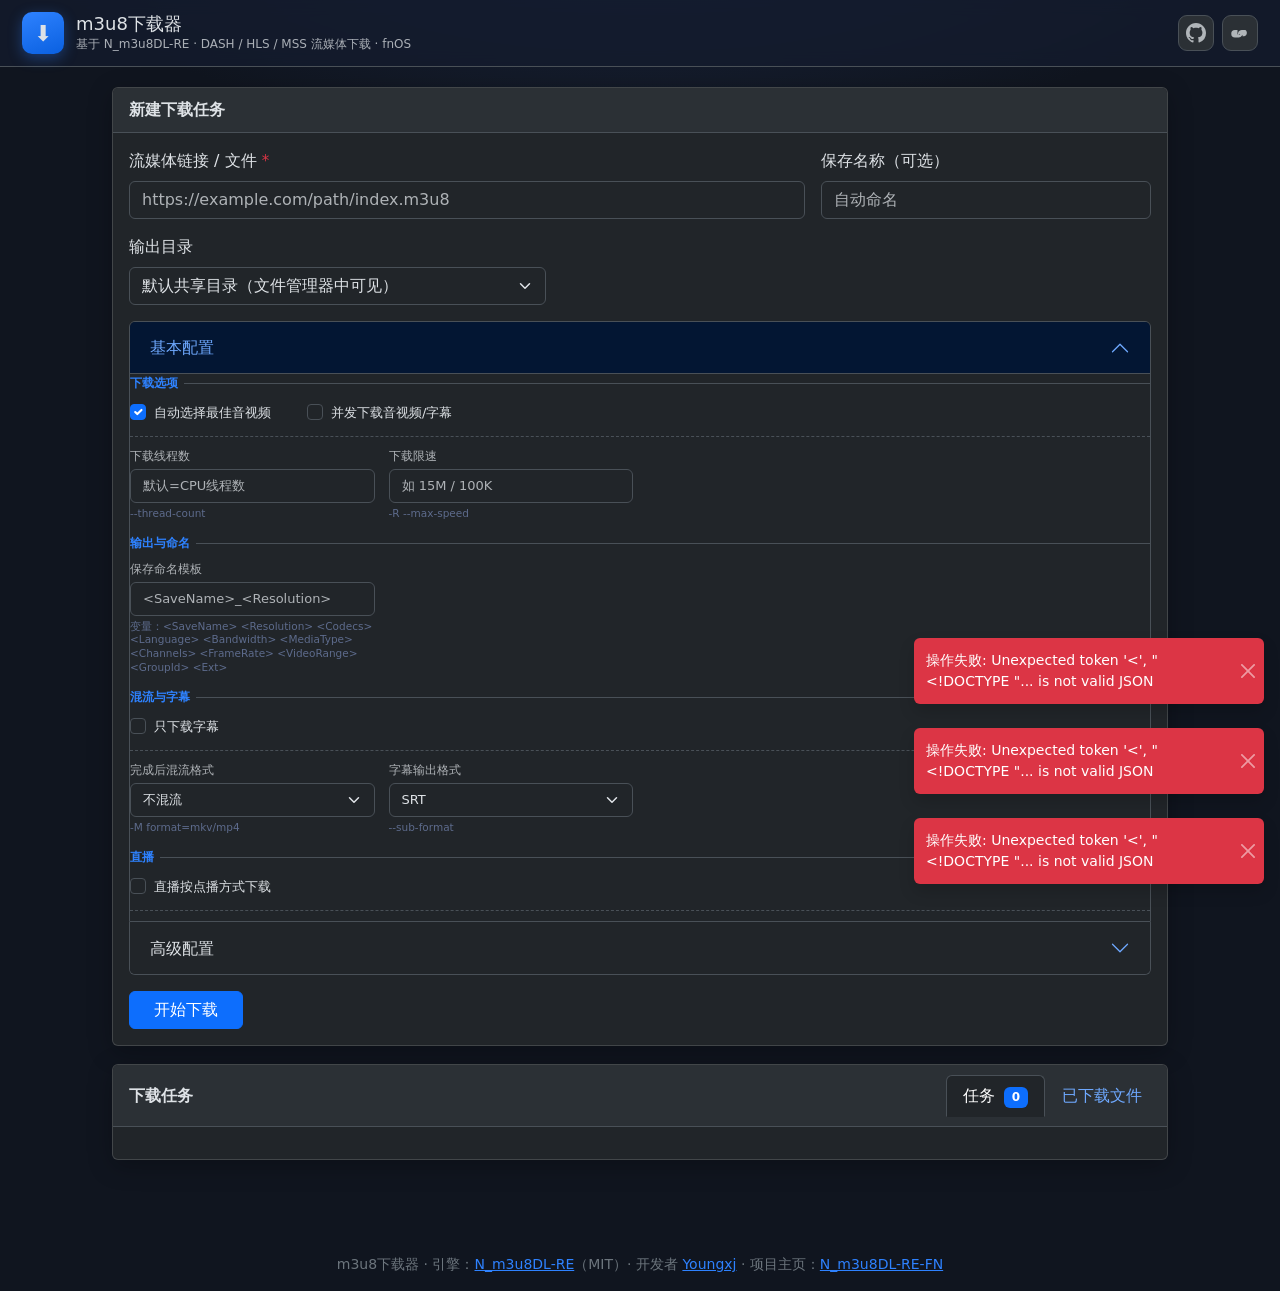
==== m3u8_down/app/www/index.html @ 89eb2734 "包名改为 m3u8_down + UI 多项优化 - appname: n_m3u8dl_re → m3u8_down（目录/manifest/入口/构建/文档全量更新） - 头部：GitHub 图标" ====
<!DOCTYPE html>
<html lang="zh-CN" data-bs-theme="dark">
<head>
  <meta charset="UTF-8" />
  <meta name="viewport" content="width=device-width, initial-scale=1.0" />
  <title>m3u8下载器</title>
  <link rel="stylesheet" href="vendor/bootstrap.min.css?v=1" />
  <link rel="stylesheet" href="style.css?v=9" />
</head>
<body>
  <!-- 顶栏 -->
  <header class="topbar border-bottom">
    <div class="brand">
      <span class="logo">⬇</span>
      <div class="brand-text">
        <h1 class="mb-0">m3u8下载器</h1>
        <p class="sub mb-0">基于 N_m3u8DL-RE · DASH / HLS / MSS 流媒体下载 · fnOS</p>
      </div>
    </div>
    <div class="d-flex align-items-center gap-2">
      <a class="icon-btn" href="https://github.com/Youngxj/N_m3u8DL-RE-FN" target="_blank" rel="noopener" title="项目主页（GitHub）">
        <svg viewBox="0 0 16 16" width="20" height="20" fill="currentColor" aria-hidden="true">
          <path d="M8 0C3.58 0 0 3.58 0 8c0 3.54 2.29 6.53 5.47 7.59.4.07.55-.17.55-.38 0-.19-.01-.82-.01-1.49-2.01.37-2.53-.49-2.69-.94-.09-.23-.48-.94-.82-1.13-.28-.15-.68-.52-.01-.53.63-.01 1.08.58 1.23.82.72 1.21 1.87.87 2.33.66.07-.52.28-.87.51-1.07-1.78-.2-3.64-.89-3.64-3.95 0-.87.31-1.59.82-2.15-.08-.2-.36-1.02.08-2.12 0 0 .67-.21 2.2.82.64-.18 1.32-.27 2-.27s1.36.09 2 .27c1.53-1.04 2.2-.82 2.2-.82.44 1.1.16 1.92.08 2.12.51.56.82 1.27.82 2.15 0 3.07-1.87 3.75-3.65 3.95.29.25.54.73.54 1.48 0 1.07-.01 1.93-.01 2.2 0 .21.15.46.55.38A8.01 8.01 0 0 0 16 8c0-4.42-3.58-8-8-8z"/>
        </svg>
      </a>
      <button class="icon-btn" id="btn-app-path" type="button" title="应用访问路径">
        <svg viewBox="0 0 16 16" width="20" height="20" fill="currentColor" aria-hidden="true">
          <path d="M6.354 5.5H4a3 3 0 0 0 0 6h3a3 3 0 0 0 2.83-4H9c-.086 0-.17.01-.25.03a2 2 0 0 1-2.24 1.97A2 2 0 0 1 6 7.5V5.5zm1 1V7.5a2 2 0 0 0 2 2h.75a2 2 0 0 0 2-2H10a1 1 0 0 1-1-1V6.5H7.354zm5-1h-3a3 3 0 0 0-2.83 4H7c.086 0 .17-.01.25-.03a2 2 0 0 1 2.24-1.97A2 2 0 0 1 10 8.5v2h1.354A3 3 0 0 0 13.5 7.5a3 3 0 0 0-1.146-2z"/>
        </svg>
      </button>
    </div>
  </header>

  <main class="container main-wrap">
    <!-- 新建任务 -->
    <section class="card app-card">
      <div class="card-header fw-semibold">新建下载任务</div>
      <div class="card-body">
        <form id="task-form">
          <div class="row g-3 mb-3">
            <div class="col-12 col-lg-8">
              <label class="form-label" for="f-url">流媒体链接 / 文件 <span class="text-danger req">*</span></label>
              <input type="url" class="form-control" id="f-url" placeholder="https://example.com/path/index.m3u8" required />
            </div>
            <div class="col-12 col-lg-4">
              <label class="form-label" for="f-name">保存名称（可选）</label>
              <input type="text" class="form-control" id="f-name" placeholder="自动命名" />
            </div>
          </div>

          <div class="row g-3 mb-3">
            <div class="col-12 col-lg-5">
              <label class="form-label" for="f-dir">输出目录</label>
              <select class="form-select" id="f-dir">
                <option value="default">默认共享目录（文件管理器中可见）</option>
                <option value="custom">自定义目录（浏览选择 / 手动输入）</option>
              </select>
            </div>
            <div class="col-12 col-lg-7 custom-dir d-none">
              <label class="form-label" for="f-custom-dir">自定义目录路径 <span class="text-danger req">*</span></label>
              <div class="input-group">
                <input type="text" class="form-control" id="f-custom-dir" placeholder="/vol1/Users/admin/Downloads" />
                <button type="button" class="btn btn-outline-primary" id="btn-browse">浏览…</button>
              </div>
            </div>
          </div>

          <div class="accordion mb-3" id="cfg-accordion">
            <div class="accordion-item">
              <h2 class="accordion-header">
                <button class="accordion-button" type="button" data-bs-toggle="collapse" data-bs-target="#cfg-basic" aria-expanded="true">
                  基本配置
                </button>
              </h2>
              <div id="cfg-basic" class="accordion-collapse collapse show" data-bs-parent="#cfg-accordion">
                <div class="accordion-body"></div>
              </div>
            </div>
            <div class="accordion-item">
              <h2 class="accordion-header">
                <button class="accordion-button collapsed" type="button" data-bs-toggle="collapse" data-bs-target="#cfg-advanced" aria-expanded="false">
                  高级配置
                </button>
              </h2>
              <div id="cfg-advanced" class="accordion-collapse collapse" data-bs-parent="#cfg-accordion">
                <div class="accordion-body"></div>
              </div>
            </div>
          </div>

          <div class="d-flex align-items-center gap-3 flex-wrap">
            <button type="submit" class="btn btn-primary px-4" id="btn-submit">开始下载</button>
            <span id="form-msg" class="text-danger small"></span>
          </div>
        </form>
      </div>
    </section>

    <!-- 任务 / 文件 -->
    <section class="card app-card">
      <div class="card-header d-flex align-items-center justify-content-between flex-wrap gap-2">
        <span class="fw-semibold">下载任务</span>
        <ul class="nav nav-tabs card-header-tabs mb-0">
          <li class="nav-item">
            <button class="nav-link active" data-tab="tasks" type="button">任务 <span id="task-count" class="badge text-bg-primary ms-1">0</span></button>
          </li>
          <li class="nav-item">
            <button class="nav-link" data-tab="files" type="button">已下载文件</button>
          </li>
        </ul>
      </div>
      <div class="card-body">
        <div id="tab-tasks">
          <div id="task-list" class="task-list"></div>
        </div>
        <div id="tab-files" class="d-none">
          <div id="file-list" class="file-list"></div>
        </div>
      </div>
    </section>
  </main>

  <footer class="foot text-center text-secondary small py-3 px-3">
    m3u8下载器 · 引擎：<a href="https://github.com/nilaoda/N_m3u8DL-RE" target="_blank" rel="noopener">N_m3u8DL-RE</a>（MIT）· 开发者 <a href="https://github.com/Youngxj" target="_blank" rel="noopener">Youngxj</a> · 项目主页：<a href="https://github.com/Youngxj/N_m3u8DL-RE-FN" target="_blank" rel="noopener">N_m3u8DL-RE-FN</a>
  </footer>

  <!-- 应用访问路径弹窗 -->
  <div class="modal fade" id="pathModal" tabindex="-1" aria-hidden="true">
    <div class="modal-dialog modal-dialog-centered">
      <div class="modal-content">
        <div class="modal-header">
          <h5 class="modal-title">应用访问路径</h5>
          <button type="button" class="btn-close" data-bs-dismiss="modal" aria-label="关闭"></button>
        </div>
        <div class="modal-body">
          <p class="small text-secondary mb-2">直接访问此路径可打开本应用（自动带 fnOS 登录校验）：</p>
          <div class="input-group">
            <input type="text" class="form-control font-monospace" id="app-path-value" readonly />
            <button class="btn btn-outline-primary" id="btn-copy-path" type="button">复制</button>
          </div>
        </div>
      </div>
    </div>
  </div>

  <!-- 确认弹窗 -->
  <div class="modal fade" id="confirmModal" tabindex="-1" aria-hidden="true">
    <div class="modal-dialog modal-dialog-centered modal-sm">
      <div class="modal-content">
        <div class="modal-header"><h5 class="modal-title">确认操作</h5></div>
        <div class="modal-body" id="confirm-text"></div>
        <div class="modal-footer">
          <button type="button" class="btn btn-outline-secondary" id="confirm-no" data-bs-dismiss="modal">取消</button>
          <button type="button" class="btn btn-danger" id="confirm-yes">确认</button>
        </div>
      </div>
    </div>
  </div>

  <!-- Toast 容器 -->
  <div class="toast-container position-fixed bottom-0 end-0 p-3" id="toast-box" style="z-index:2000"></div>

  <script src="vendor/bootstrap.bundle.min.js?v=1"></script>
  <script src="app.js?v=9"></script>
</body>
</html>
---- m3u8_down/app/www/style.css ----
/* m3u8下载器 — Bootstrap 5 暗色主题之上的自定义样式 */
:root {
  --brand-1: #2e82ff;
  --brand-2: #0a60e0;
  --accent: #2e82ff;
  --ok: #22c55e;
  --warn: #f59e0b;
  --err: #ef4444;
  --mono: "Cascadia Code", "Consolas", "JetBrains Mono", monospace;
}

body {
  background: radial-gradient(1200px 500px at 50% -10%, #1d2a47 0%, #10151f 55%);
  min-height: 100vh;
  color-scheme: dark;
}

/* 顶栏 */
.topbar {
  display: flex; align-items: center; justify-content: space-between;
  gap: 12px; flex-wrap: wrap;
  padding: 12px 22px;
  background: rgba(20, 27, 46, 0.78);
  backdrop-filter: blur(8px);
  position: sticky; top: 0; z-index: 10;
}
.brand { display: flex; align-items: center; gap: 12px; min-width: 0; }
.brand-text { min-width: 0; }
.logo {
  width: 42px; height: 42px; border-radius: 10px; flex: none;
  display: grid; place-items: center; font-size: 22px;
  background: linear-gradient(160deg, var(--brand-1), var(--brand-2));
  box-shadow: 0 4px 14px rgba(46, 130, 255, 0.35);
}
.brand h1 { font-size: 18px; white-space: nowrap; }
.brand .sub { font-size: 12px; color: var(--bs-secondary-color); white-space: nowrap; overflow: hidden; text-overflow: ellipsis; }
.pill {
  font-size: 12px; padding: 4px 10px; border-radius: 999px;
  background: var(--bs-tertiary-bg); border: 1px solid var(--bs-border-color);
  color: var(--bs-secondary-color); max-width: 360px;
  overflow: hidden; text-overflow: ellipsis; white-space: nowrap;
}
/* 头部图标按钮 */
.icon-btn {
  display: inline-flex; align-items: center; justify-content: center;
  width: 36px; height: 36px; border-radius: 9px;
  border: 1px solid var(--bs-border-color);
  background: var(--bs-tertiary-bg); color: var(--bs-secondary-color);
  cursor: pointer; transition: all .15s; text-decoration: none;
}
.icon-btn:hover { color: var(--accent); border-color: var(--accent); }
.req { font-size: 15px; line-height: 1; vertical-align: middle; }

/* 主体 */
.main-wrap { max-width: 1080px; padding-bottom: 60px; padding-top: 20px; }
.app-card { box-shadow: 0 6px 24px rgba(0, 0, 0, 0.25); margin-bottom: 18px; }
.app-card .card-header {
  background: var(--bs-tertiary-bg);
  border-bottom: 1px solid var(--bs-border-color);
  padding: 10px 16px;
}

/* 配置表单：分组 + 勾选行 + 字段网格 */
.cfg-group { margin-bottom: 14px; }
.cfg-group:last-child { margin-bottom: 0; }
.cfg-group-title {
  font-size: 12px; font-weight: 600; color: var(--accent);
  margin-bottom: 8px; display: flex; align-items: center; gap: 6px;
}
.cfg-group-title::after {
  content: ''; flex: 1; height: 1px; background: var(--bs-border-color);
}
.cfg-checks {
  display: flex; flex-wrap: wrap; align-items: center; gap: 6px 20px;
  padding-bottom: 10px; margin-bottom: 10px; border-bottom: 1px dashed var(--bs-border-color);
}
.cfg-check .form-check-input { cursor: pointer; }
.cfg-check .form-check-label { font-size: 13px; cursor: pointer; }
.cfg-grid { display: grid; grid-template-columns: repeat(auto-fill, minmax(240px, 1fr)); gap: 12px 14px; align-items: start; }
.cfg-field { display: flex; flex-direction: column; gap: 4px; font-size: 12px; color: var(--bs-secondary-color); min-width: 0; }
.cfg-field .form-control, .cfg-field .form-select { font-size: 13px; }
.cfg-field textarea { font-family: var(--mono); font-size: 12.5px; resize: vertical; }
.cfg-field .cfg-hint { font-size: 10.5px; color: #5d6b8c; line-height: 1.3; }
.cfg-full { grid-column: 1 / -1; }

/* 任务列表 */
.task-list { display: grid; gap: 12px; }
.task {
  background: var(--bs-tertiary-bg);
  border: 1px solid var(--bs-border-color);
  border-radius: 12px;
  padding: 13px 15px;
}
.task-head { display: flex; justify-content: space-between; align-items: flex-start; gap: 10px; flex-wrap: wrap; }
.task-head > div { min-width: 0; }
.task-title { font-weight: 600; font-size: 14.5px; word-break: break-all; }
.task-url { font-size: 12px; color: var(--bs-secondary-color); word-break: break-all; margin-top: 2px; }
.task-meta { display: flex; gap: 6px; align-items: center; flex-wrap: wrap; }
.badge.bg-queued { background: var(--bs-secondary-bg) !important; color: var(--bs-secondary-color); }
.badge.bg-running { background: rgba(46,130,255,.18) !important; color: #6ab0ff; animation: pulse 1.6s infinite; }
.badge.bg-success { background: rgba(34,197,94,.18) !important; color: var(--ok); }
.badge.bg-failed { background: rgba(239,68,68,.18) !important; color: var(--err); }
.badge.bg-stopped { background: rgba(245,158,11,.18) !important; color: var(--warn); }
.badge.bg-stopping { background: rgba(245,158,11,.18) !important; color: var(--warn); }
@keyframes pulse { 50% { opacity: 0.55; } }

.progress-wrap { margin-top: 10px; display: flex; align-items: center; gap: 10px; }
.progress { flex: 1; min-width: 0; height: 8px; background: #0d1322; }
.progress-bar {
  background: linear-gradient(90deg, var(--brand-1), #6ab0ff);
}
.progress-bar.bg-ok { background: linear-gradient(90deg, var(--ok), #4ade80); }
.progress-pct { font-size: 12.5px; color: var(--bs-secondary-color); min-width: 42px; text-align: right; font-variant-numeric: tabular-nums; }

.task-stats { display: flex; gap: 14px; flex-wrap: wrap; margin-top: 8px; font-size: 12.5px; color: var(--bs-secondary-color); }
.task-stats b { color: var(--bs-body-color); font-variant-numeric: tabular-nums; }

.task-last {
  margin-top: 8px; background: #0d1322; border-radius: 8px; padding: 7px 10px;
  font-family: var(--mono); font-size: 12px; line-height: 1.5; color: #a8b6d8;
  white-space: nowrap; overflow: hidden; text-overflow: ellipsis;
}
.task-actions { display: flex; gap: 8px; margin-top: 10px; flex-wrap: wrap; }

.empty { color: var(--bs-secondary-color); font-size: 13.5px; text-align: center; padding: 28px 0; }

/* 文件列表 */
.file-list { display: grid; gap: 8px; }
.file-row {
  display: flex; align-items: center; gap: 12px; flex-wrap: wrap;
  background: var(--bs-tertiary-bg);
  border: 1px solid var(--bs-border-color);
  border-radius: 10px;
  padding: 10px 14px;
}
.file-icon { font-size: 18px; flex: none; }
.file-row > .file-main { flex: 1; min-width: 0; }
.file-name { font-size: 13.5px; word-break: break-all; }
.file-path { font-size: 11px; color: var(--bs-secondary-color); word-break: break-all; margin-top: 2px; font-family: var(--mono); }
.file-meta { font-size: 12px; color: var(--bs-secondary-color); white-space: nowrap; font-variant-numeric: tabular-nums; }
.file-actions { display: flex; gap: 6px; flex-wrap: wrap; }

.foot a { color: var(--accent); }
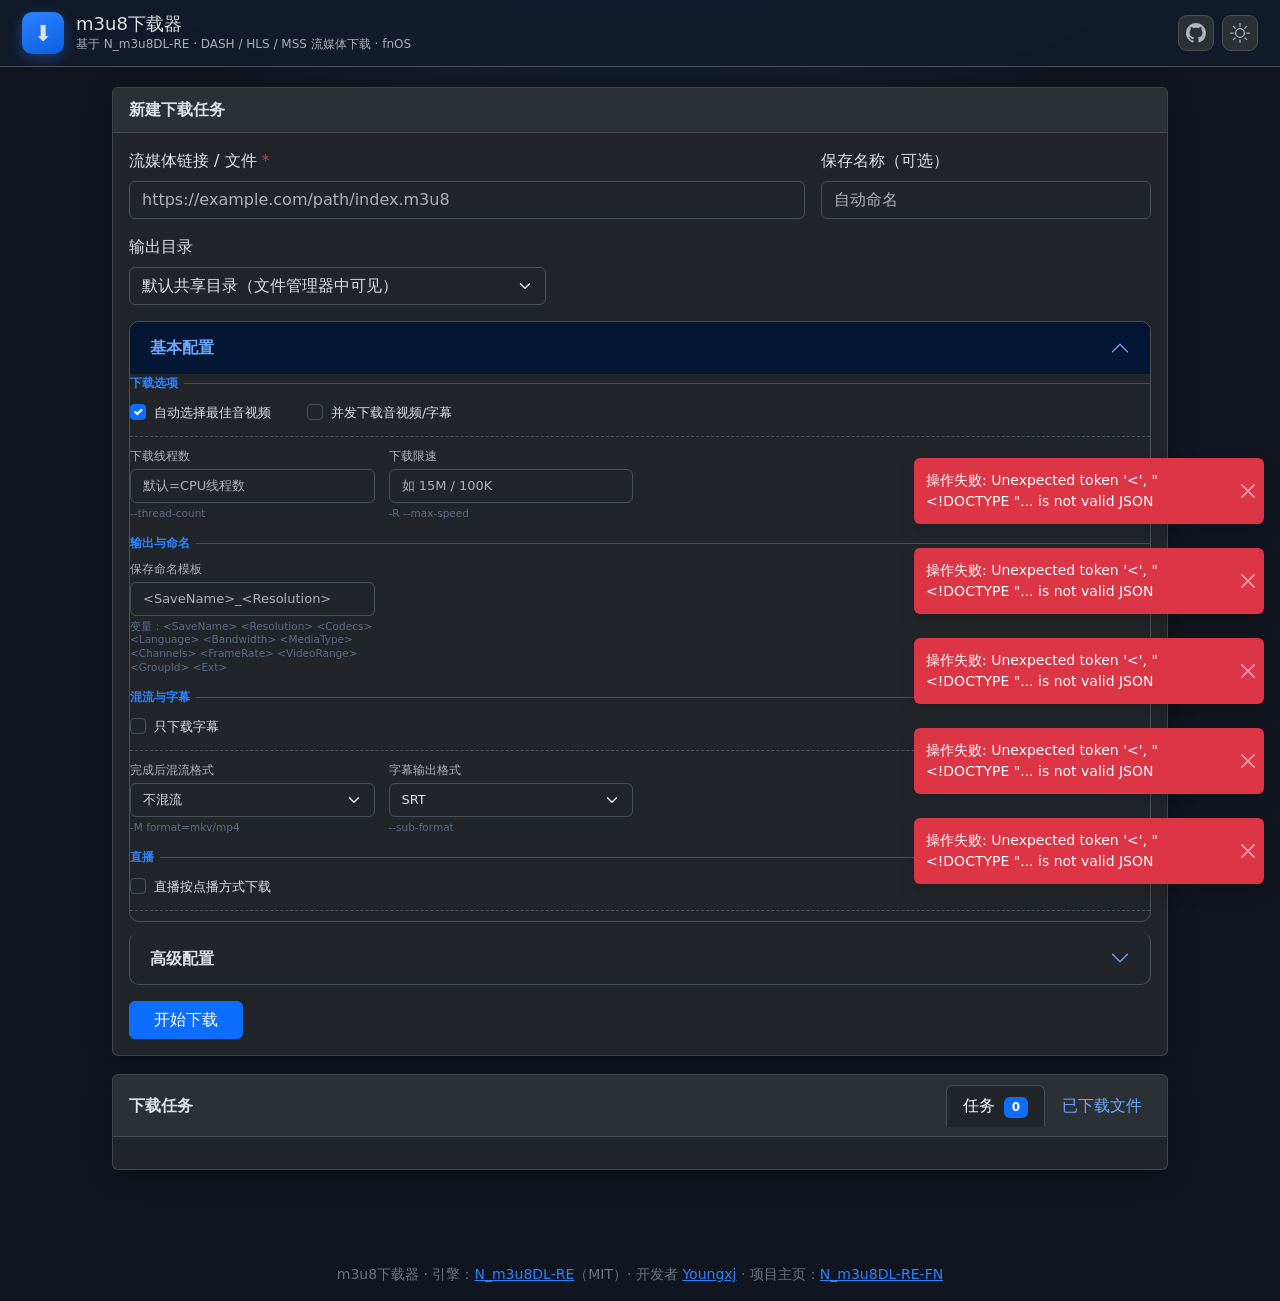
==== commit 28a7aaed: "头部主题切换+双主题配色+折叠卡边距+轮询300ms直读CLI日志 - 头部：GitHub 图标 + 主题切换按钮（移除应用路径图标/弹窗） - 主题：暗/亮双套配色补全（背景/顶栏/代码块/进度条/" ====
--- a/m3u8_down/app/www/index.html
+++ b/m3u8_down/app/www/index.html
@@ -5,7 +5,7 @@
   <meta name="viewport" content="width=device-width, initial-scale=1.0" />
   <title>m3u8下载器</title>
   <link rel="stylesheet" href="vendor/bootstrap.min.css?v=1" />
-  <link rel="stylesheet" href="style.css?v=9" />
+  <link rel="stylesheet" href="style.css?v=10" />
 </head>
 <body>
   <!-- 顶栏 -->
@@ -23,9 +23,9 @@
           <path d="M8 0C3.58 0 0 3.58 0 8c0 3.54 2.29 6.53 5.47 7.59.4.07.55-.17.55-.38 0-.19-.01-.82-.01-1.49-2.01.37-2.53-.49-2.69-.94-.09-.23-.48-.94-.82-1.13-.28-.15-.68-.52-.01-.53.63-.01 1.08.58 1.23.82.72 1.21 1.87.87 2.33.66.07-.52.28-.87.51-1.07-1.78-.2-3.64-.89-3.64-3.95 0-.87.31-1.59.82-2.15-.08-.2-.36-1.02.08-2.12 0 0 .67-.21 2.2.82.64-.18 1.32-.27 2-.27s1.36.09 2 .27c1.53-1.04 2.2-.82 2.2-.82.44 1.1.16 1.92.08 2.12.51.56.82 1.27.82 2.15 0 3.07-1.87 3.75-3.65 3.95.29.25.54.73.54 1.48 0 1.07-.01 1.93-.01 2.2 0 .21.15.46.55.38A8.01 8.01 0 0 0 16 8c0-4.42-3.58-8-8-8z"/>
         </svg>
       </a>
-      <button class="icon-btn" id="btn-app-path" type="button" title="应用访问路径">
+      <button class="icon-btn" id="btn-theme" type="button" title="切换主题">
         <svg viewBox="0 0 16 16" width="20" height="20" fill="currentColor" aria-hidden="true">
-          <path d="M6.354 5.5H4a3 3 0 0 0 0 6h3a3 3 0 0 0 2.83-4H9c-.086 0-.17.01-.25.03a2 2 0 0 1-2.24 1.97A2 2 0 0 1 6 7.5V5.5zm1 1V7.5a2 2 0 0 0 2 2h.75a2 2 0 0 0 2-2H10a1 1 0 0 1-1-1V6.5H7.354zm5-1h-3a3 3 0 0 0-2.83 4H7c.086 0 .17-.01.25-.03a2 2 0 0 1 2.24-1.97A2 2 0 0 1 10 8.5v2h1.354A3 3 0 0 0 13.5 7.5a3 3 0 0 0-1.146-2z"/>
+          <path d="M8 11a3 3 0 1 1 0-6 3 3 0 0 1 0 6zm0 1a4 4 0 1 0 0-8 4 4 0 0 0 0 8zM8 0a.5.5 0 0 1 .5.5v2a.5.5 0 0 1-1 0v-2A.5.5 0 0 1 8 0zm0 13a.5.5 0 0 1 .5.5v2a.5.5 0 0 1-1 0v-2A.5.5 0 0 1 8 13zm8-5a.5.5 0 0 1-.5.5h-2a.5.5 0 0 1 0-1h2a.5.5 0 0 1 .5.5zM3 8a.5.5 0 0 1-.5.5h-2a.5.5 0 0 1 0-1h2A.5.5 0 0 1 3 8zm10.657-5.657a.5.5 0 0 1 0 .707l-1.414 1.415a.5.5 0 1 1-.707-.708l1.414-1.414a.5.5 0 0 1 .707 0zm-9.193 9.193a.5.5 0 0 1 0 .707L3.05 13.657a.5.5 0 0 1-.707-.707l1.414-1.414a.5.5 0 0 1 .707 0zm9.193 2.121a.5.5 0 0 1-.707 0l-1.414-1.414a.5.5 0 0 1 .707-.707l1.414 1.414a.5.5 0 0 1 0 .707zM4.464 4.465a.5.5 0 0 1-.707 0L2.343 3.05a.5.5 0 1 1 .707-.707l1.414 1.414a.5.5 0 0 1 0 .708z"/>
         </svg>
       </button>
     </div>
@@ -124,25 +124,6 @@
     m3u8下载器 · 引擎：<a href="https://github.com/nilaoda/N_m3u8DL-RE" target="_blank" rel="noopener">N_m3u8DL-RE</a>（MIT）· 开发者 <a href="https://github.com/Youngxj" target="_blank" rel="noopener">Youngxj</a> · 项目主页：<a href="https://github.com/Youngxj/N_m3u8DL-RE-FN" target="_blank" rel="noopener">N_m3u8DL-RE-FN</a>
   </footer>
 
-  <!-- 应用访问路径弹窗 -->
-  <div class="modal fade" id="pathModal" tabindex="-1" aria-hidden="true">
-    <div class="modal-dialog modal-dialog-centered">
-      <div class="modal-content">
-        <div class="modal-header">
-          <h5 class="modal-title">应用访问路径</h5>
-          <button type="button" class="btn-close" data-bs-dismiss="modal" aria-label="关闭"></button>
-        </div>
-        <div class="modal-body">
-          <p class="small text-secondary mb-2">直接访问此路径可打开本应用（自动带 fnOS 登录校验）：</p>
-          <div class="input-group">
-            <input type="text" class="form-control font-monospace" id="app-path-value" readonly />
-            <button class="btn btn-outline-primary" id="btn-copy-path" type="button">复制</button>
-          </div>
-        </div>
-      </div>
-    </div>
-  </div>
-
   <!-- 确认弹窗 -->
   <div class="modal fade" id="confirmModal" tabindex="-1" aria-hidden="true">
     <div class="modal-dialog modal-dialog-centered modal-sm">
@@ -161,6 +142,6 @@
   <div class="toast-container position-fixed bottom-0 end-0 p-3" id="toast-box" style="z-index:2000"></div>
 
   <script src="vendor/bootstrap.bundle.min.js?v=1"></script>
-  <script src="app.js?v=9"></script>
+  <script src="app.js?v=10"></script>
 </body>
 </html>
--- a/m3u8_down/app/www/style.css
+++ b/m3u8_down/app/www/style.css
@@ -1,5 +1,5 @@
-/* m3u8下载器 — Bootstrap 5 暗色主题之上的自定义样式 */
-:root {
+/* m3u8下载器 — Bootstrap 5 主题之上的自定义样式（暗/亮两套配色） */
+:root, [data-bs-theme="dark"] {
   --brand-1: #2e82ff;
   --brand-2: #0a60e0;
   --accent: #2e82ff;
@@ -7,12 +7,28 @@
   --warn: #f59e0b;
   --err: #ef4444;
   --mono: "Cascadia Code", "Consolas", "JetBrains Mono", monospace;
+  --app-bg: radial-gradient(1200px 500px at 50% -10%, #1d2a47 0%, #10151f 55%);
+  --topbar-bg: rgba(20, 27, 46, 0.78);
+  --code-bg: #0d1322;
+  --code-fg: #a8b6d8;
+  --hint-fg: #5d6b8c;
+  --progress-bg: #0d1322;
+}
+[data-bs-theme="light"] {
+  --brand-1: #0a6cff;
+  --brand-2: #0a60e0;
+  --accent: #0a6cff;
+  --app-bg: radial-gradient(1200px 500px at 50% -10%, #dbe8ff 0%, #eef2f7 55%);
+  --topbar-bg: rgba(255, 255, 255, 0.82);
+  --code-bg: #f1f3f7;
+  --code-fg: #4a5568;
+  --hint-fg: #8a94a6;
+  --progress-bg: #e2e8f0;
 }
 
 body {
-  background: radial-gradient(1200px 500px at 50% -10%, #1d2a47 0%, #10151f 55%);
+  background: var(--app-bg);
   min-height: 100vh;
-  color-scheme: dark;
 }
 
 /* 顶栏 */
@@ -20,7 +36,7 @@
   display: flex; align-items: center; justify-content: space-between;
   gap: 12px; flex-wrap: wrap;
   padding: 12px 22px;
-  background: rgba(20, 27, 46, 0.78);
+  background: var(--topbar-bg);
   backdrop-filter: blur(8px);
   position: sticky; top: 0; z-index: 10;
 }
@@ -80,8 +96,15 @@
 .cfg-field { display: flex; flex-direction: column; gap: 4px; font-size: 12px; color: var(--bs-secondary-color); min-width: 0; }
 .cfg-field .form-control, .cfg-field .form-select { font-size: 13px; }
 .cfg-field textarea { font-family: var(--mono); font-size: 12.5px; resize: vertical; }
-.cfg-field .cfg-hint { font-size: 10.5px; color: #5d6b8c; line-height: 1.3; }
+.cfg-field .cfg-hint { font-size: 10.5px; color: var(--hint-fg); line-height: 1.3; }
 .cfg-full { grid-column: 1 / -1; }
+
+/* 配置折叠卡内边距（避免内容贴边） */
+#cfg-accordion .accordion-item { margin-bottom: 10px; border-radius: 10px; overflow: hidden; }
+#cfg-accordion .accordion-item:last-child { margin-bottom: 0; }
+#cfg-accordion .accordion-body { padding: 1.25rem 1.25rem 1.4rem; }
+#cfg-accordion .accordion-button { font-weight: 600; }
+#cfg-accordion .accordion-button:not(.collapsed) { box-shadow: none; }
 
 /* 任务列表 */
 .task-list { display: grid; gap: 12px; }
@@ -105,7 +128,7 @@
 @keyframes pulse { 50% { opacity: 0.55; } }
 
 .progress-wrap { margin-top: 10px; display: flex; align-items: center; gap: 10px; }
-.progress { flex: 1; min-width: 0; height: 8px; background: #0d1322; }
+.progress { flex: 1; min-width: 0; height: 8px; background: var(--progress-bg); }
 .progress-bar {
   background: linear-gradient(90deg, var(--brand-1), #6ab0ff);
 }
@@ -116,8 +139,8 @@
 .task-stats b { color: var(--bs-body-color); font-variant-numeric: tabular-nums; }
 
 .task-last {
-  margin-top: 8px; background: #0d1322; border-radius: 8px; padding: 7px 10px;
-  font-family: var(--mono); font-size: 12px; line-height: 1.5; color: #a8b6d8;
+  margin-top: 8px; background: var(--code-bg); border-radius: 8px; padding: 7px 10px;
+  font-family: var(--mono); font-size: 12px; line-height: 1.5; color: var(--code-fg);
   white-space: nowrap; overflow: hidden; text-overflow: ellipsis;
 }
 .task-actions { display: flex; gap: 8px; margin-top: 10px; flex-wrap: wrap; }
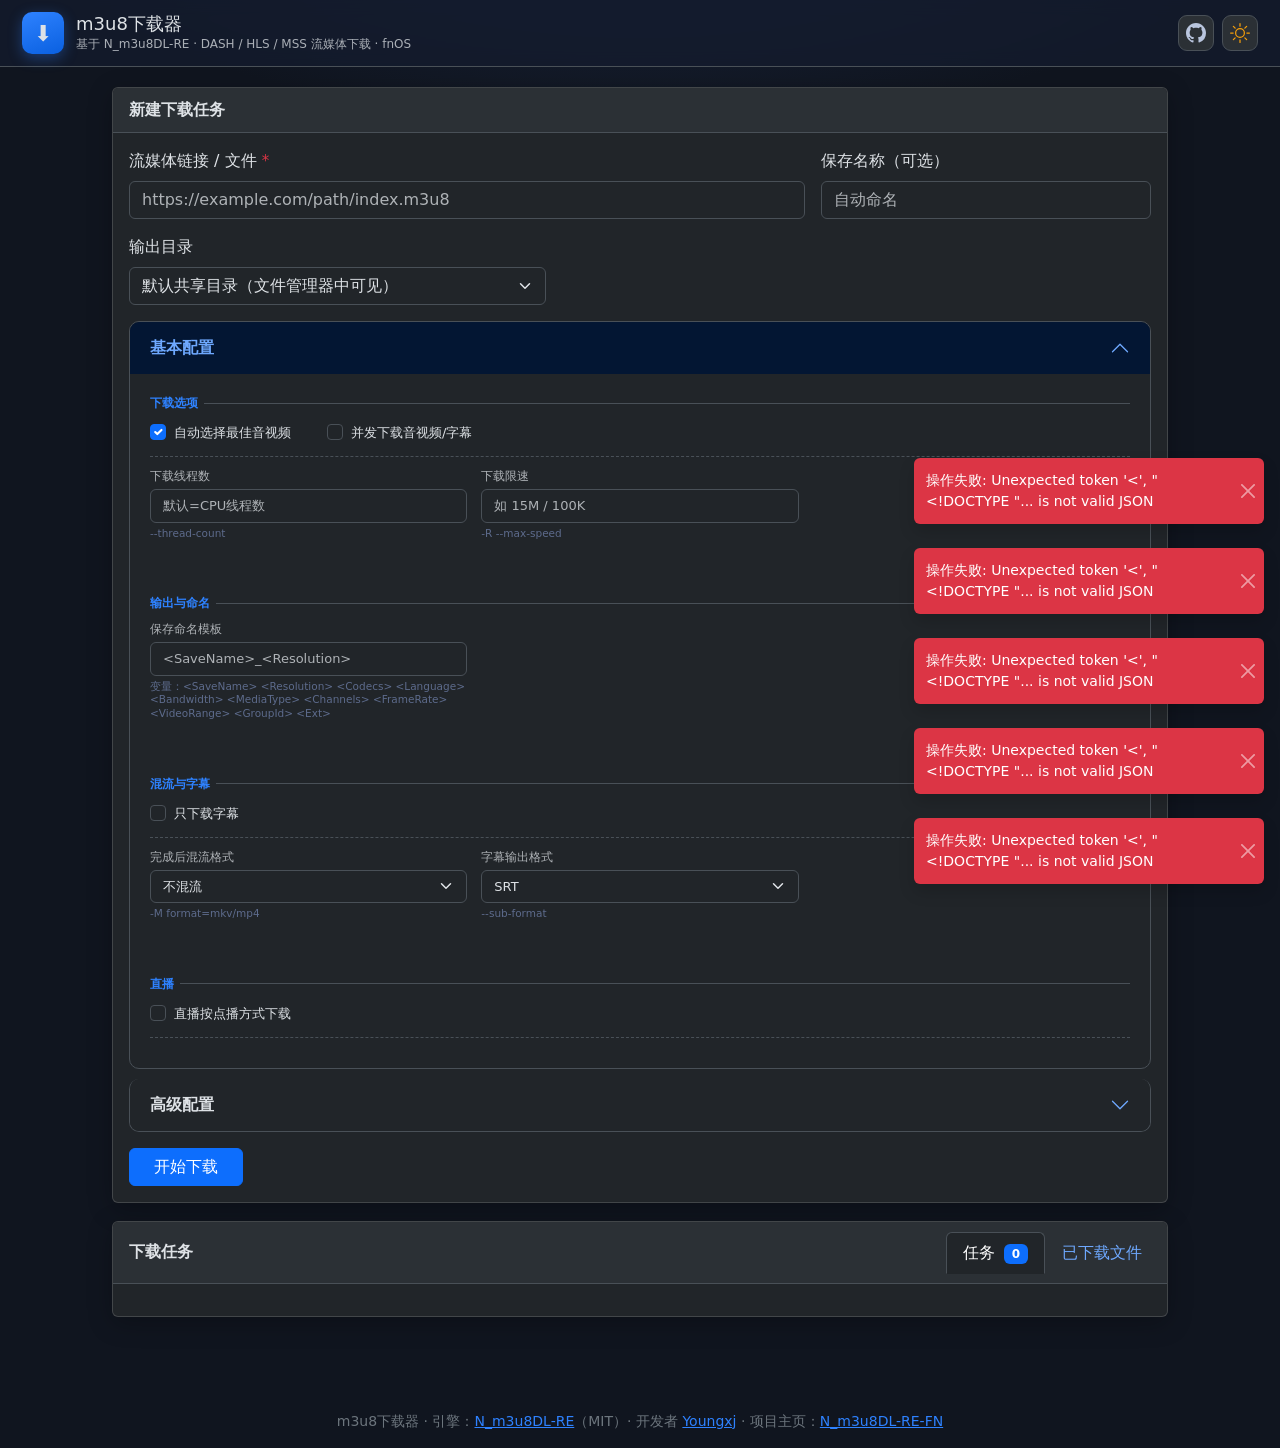
==== commit f4718433: "图标随主题变色；配置组 padding 20px；停止任务卡片超宽修复；文件列表加打开目录 - 头部图标颜色按主题变化（暗色浅蓝/亮色深灰，主题按钮暗色琥珀/亮色蓝） - cfg-group 加 pa" ====
--- a/m3u8_down/app/www/index.html
+++ b/m3u8_down/app/www/index.html
@@ -5,7 +5,7 @@
   <meta name="viewport" content="width=device-width, initial-scale=1.0" />
   <title>m3u8下载器</title>
   <link rel="stylesheet" href="vendor/bootstrap.min.css?v=1" />
-  <link rel="stylesheet" href="style.css?v=10" />
+  <link rel="stylesheet" href="style.css?v=11" />
 </head>
 <body>
   <!-- 顶栏 -->
@@ -142,6 +142,6 @@
   <div class="toast-container position-fixed bottom-0 end-0 p-3" id="toast-box" style="z-index:2000"></div>
 
   <script src="vendor/bootstrap.bundle.min.js?v=1"></script>
-  <script src="app.js?v=10"></script>
+  <script src="app.js?v=11"></script>
 </body>
 </html>
--- a/m3u8_down/app/www/style.css
+++ b/m3u8_down/app/www/style.css
@@ -56,15 +56,19 @@
   color: var(--bs-secondary-color); max-width: 360px;
   overflow: hidden; text-overflow: ellipsis; white-space: nowrap;
 }
-/* 头部图标按钮 */
+/* 头部图标按钮（颜色随主题变化） */
+:root, [data-bs-theme="dark"] { --icon-fg: #b9c5de; }
+[data-bs-theme="light"] { --icon-fg: #5b6472; }
 .icon-btn {
   display: inline-flex; align-items: center; justify-content: center;
   width: 36px; height: 36px; border-radius: 9px;
   border: 1px solid var(--bs-border-color);
-  background: var(--bs-tertiary-bg); color: var(--bs-secondary-color);
+  background: var(--bs-tertiary-bg); color: var(--icon-fg);
   cursor: pointer; transition: all .15s; text-decoration: none;
 }
 .icon-btn:hover { color: var(--accent); border-color: var(--accent); }
+#btn-theme { color: var(--warn); }
+[data-bs-theme="light"] #btn-theme { color: var(--accent); }
 .req { font-size: 15px; line-height: 1; vertical-align: middle; }
 
 /* 主体 */
@@ -99,12 +103,13 @@
 .cfg-field .cfg-hint { font-size: 10.5px; color: var(--hint-fg); line-height: 1.3; }
 .cfg-full { grid-column: 1 / -1; }
 
-/* 配置折叠卡内边距（避免内容贴边） */
+/* 配置折叠卡内边距（内容不贴边） */
 #cfg-accordion .accordion-item { margin-bottom: 10px; border-radius: 10px; overflow: hidden; }
 #cfg-accordion .accordion-item:last-child { margin-bottom: 0; }
-#cfg-accordion .accordion-body { padding: 1.25rem 1.25rem 1.4rem; }
+#cfg-accordion .accordion-body { padding: 0; }
 #cfg-accordion .accordion-button { font-weight: 600; }
 #cfg-accordion .accordion-button:not(.collapsed) { box-shadow: none; }
+.cfg-group { padding: 20px; }
 
 /* 任务列表 */
 .task-list { display: grid; gap: 12px; }
@@ -113,6 +118,8 @@
   border: 1px solid var(--bs-border-color);
   border-radius: 12px;
   padding: 13px 15px;
+  min-width: 0; /* 防止长行（如停止任务残留的 CLI 明细）把卡片撑超宽 */
+  overflow: hidden;
 }
 .task-head { display: flex; justify-content: space-between; align-items: flex-start; gap: 10px; flex-wrap: wrap; }
 .task-head > div { min-width: 0; }
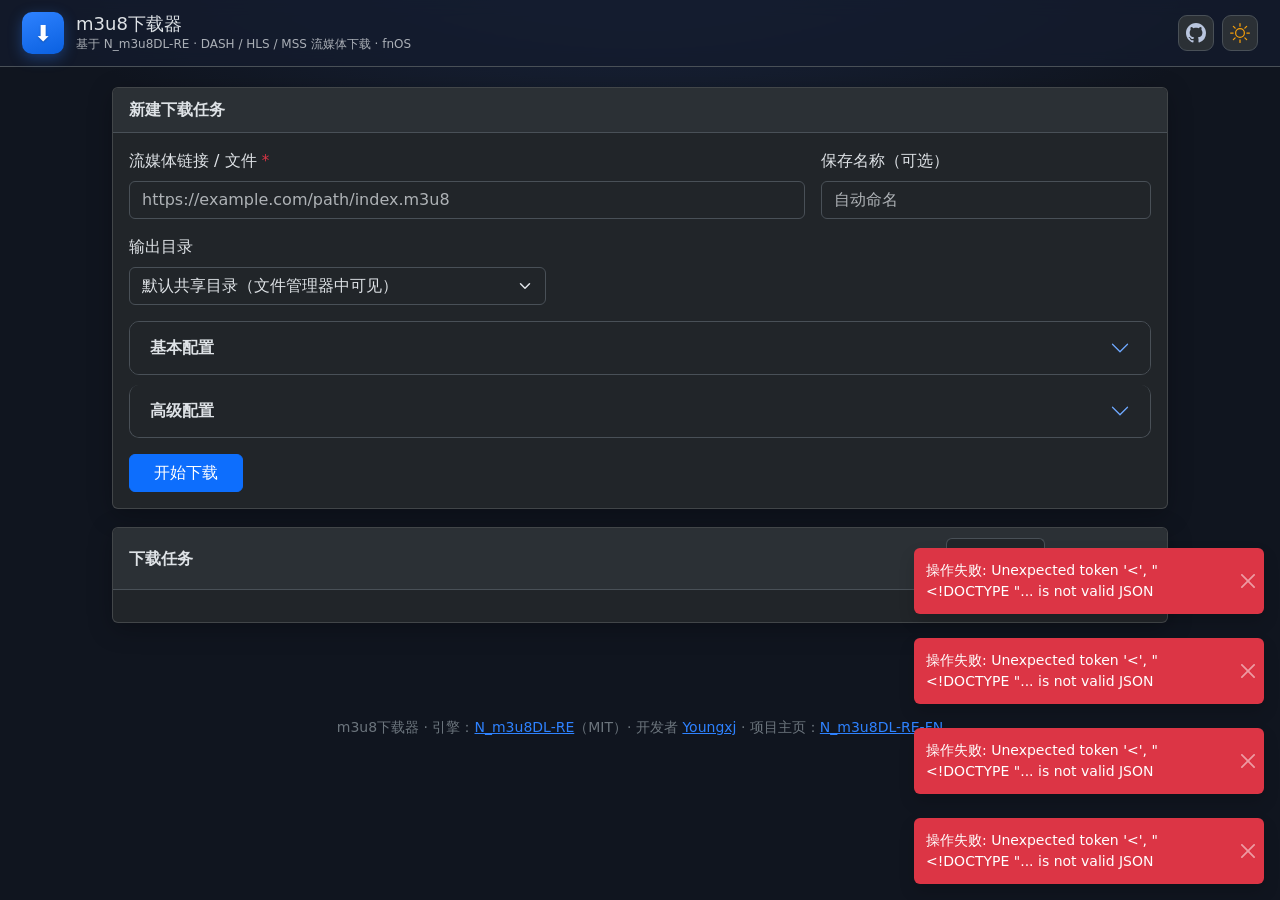
==== commit 70610fb3: "任务列表增量更新+基本配置默认折叠+logo白色箭头 - 任务列表改为增量更新（300ms 轮询只改进度/徽章/描述，不重建 DOM），修复按钮 hover 颜色跳动 - 基本配置默认折叠（与高级一致" ====
--- a/m3u8_down/app/www/index.html
+++ b/m3u8_down/app/www/index.html
@@ -5,7 +5,7 @@
   <meta name="viewport" content="width=device-width, initial-scale=1.0" />
   <title>m3u8下载器</title>
   <link rel="stylesheet" href="vendor/bootstrap.min.css?v=1" />
-  <link rel="stylesheet" href="style.css?v=11" />
+  <link rel="stylesheet" href="style.css?v=12" />
 </head>
 <body>
   <!-- 顶栏 -->
@@ -68,11 +68,11 @@
           <div class="accordion mb-3" id="cfg-accordion">
             <div class="accordion-item">
               <h2 class="accordion-header">
-                <button class="accordion-button" type="button" data-bs-toggle="collapse" data-bs-target="#cfg-basic" aria-expanded="true">
+                <button class="accordion-button collapsed" type="button" data-bs-toggle="collapse" data-bs-target="#cfg-basic" aria-expanded="false">
                   基本配置
                 </button>
               </h2>
-              <div id="cfg-basic" class="accordion-collapse collapse show" data-bs-parent="#cfg-accordion">
+              <div id="cfg-basic" class="accordion-collapse collapse" data-bs-parent="#cfg-accordion">
                 <div class="accordion-body"></div>
               </div>
             </div>
@@ -142,6 +142,6 @@
   <div class="toast-container position-fixed bottom-0 end-0 p-3" id="toast-box" style="z-index:2000"></div>
 
   <script src="vendor/bootstrap.bundle.min.js?v=1"></script>
-  <script src="app.js?v=11"></script>
+  <script src="app.js?v=12"></script>
 </body>
 </html>
--- a/m3u8_down/app/www/style.css
+++ b/m3u8_down/app/www/style.css
@@ -47,6 +47,8 @@
   display: grid; place-items: center; font-size: 22px;
   background: linear-gradient(160deg, var(--brand-1), var(--brand-2));
   box-shadow: 0 4px 14px rgba(46, 130, 255, 0.35);
+  color: #fff; /* 下载箭头统一白色（暗/亮主题一致） */
+  text-shadow: 0 1px 2px rgba(0, 0, 0, 0.25);
 }
 .brand h1 { font-size: 18px; white-space: nowrap; }
 .brand .sub { font-size: 12px; color: var(--bs-secondary-color); white-space: nowrap; overflow: hidden; text-overflow: ellipsis; }
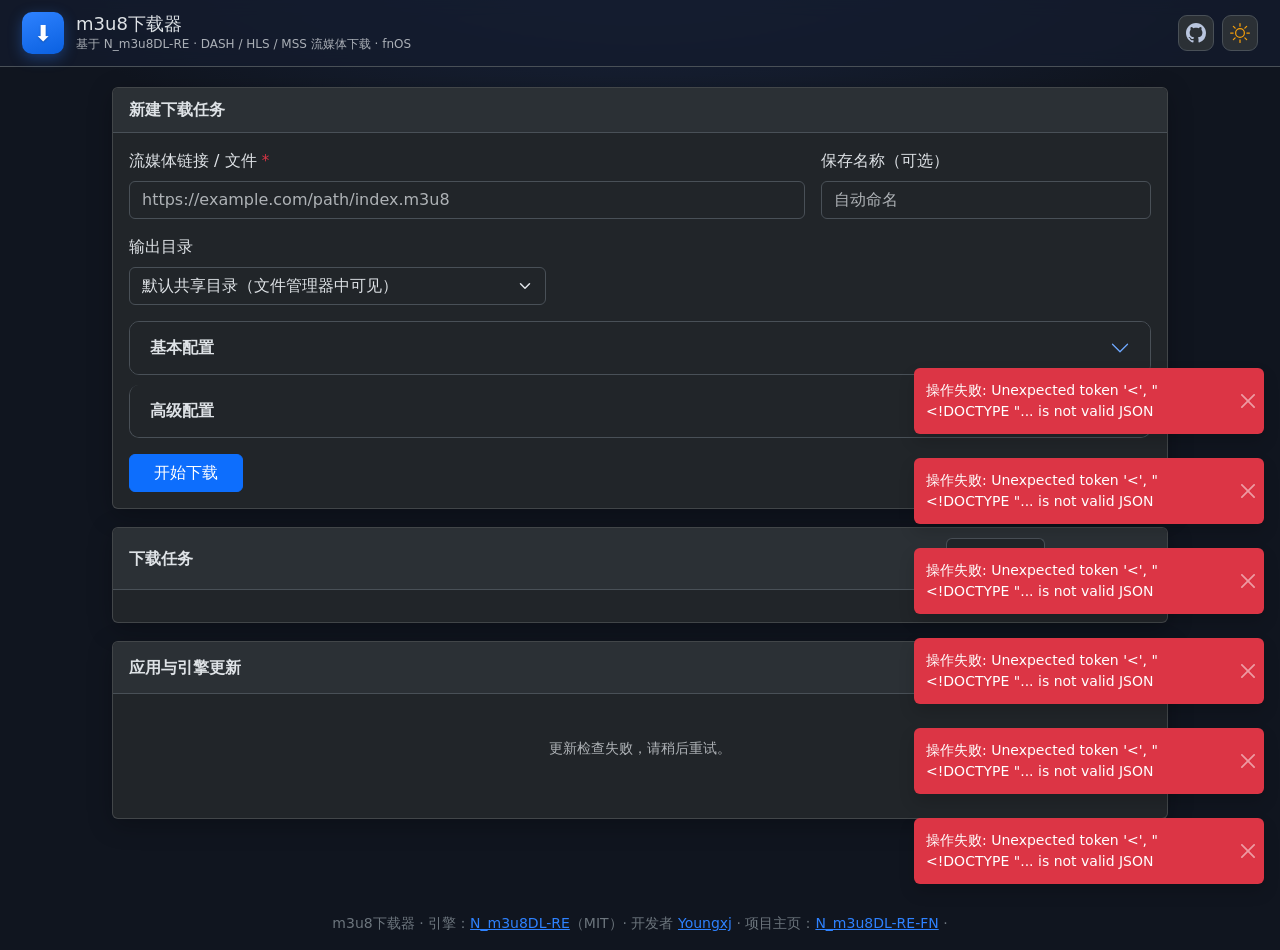
==== commit 0ce53424: "新增应用与引擎更新检查：Web 界面一键检查上游引擎与项目 Releases 新版本，GitHub 不可达时优雅降级" ====
--- a/m3u8_down/app/www/index.html
+++ b/m3u8_down/app/www/index.html
@@ -5,7 +5,7 @@
   <meta name="viewport" content="width=device-width, initial-scale=1.0" />
   <title>m3u8下载器</title>
   <link rel="stylesheet" href="vendor/bootstrap.min.css?v=1" />
-  <link rel="stylesheet" href="style.css?v=12" />
+  <link rel="stylesheet" href="style.css?v=14" />
 </head>
 <body>
   <!-- 顶栏 -->
@@ -118,10 +118,22 @@
         </div>
       </div>
     </section>
+    <!-- 应用与引擎更新 -->
+    <section class="card app-card">
+      <div class="card-header d-flex align-items-center justify-content-between flex-wrap gap-2">
+        <span class="fw-semibold">应用与引擎更新</span>
+        <button type="button" class="btn btn-sm btn-outline-primary" id="btn-check-update">检查更新</button>
+      </div>
+      <div class="card-body">
+        <div id="update-info">
+          <p class="empty">正在检查更新…</p>
+        </div>
+      </div>
+    </section>
   </main>
 
   <footer class="foot text-center text-secondary small py-3 px-3">
-    m3u8下载器 · 引擎：<a href="https://github.com/nilaoda/N_m3u8DL-RE" target="_blank" rel="noopener">N_m3u8DL-RE</a>（MIT）· 开发者 <a href="https://github.com/Youngxj" target="_blank" rel="noopener">Youngxj</a> · 项目主页：<a href="https://github.com/Youngxj/N_m3u8DL-RE-FN" target="_blank" rel="noopener">N_m3u8DL-RE-FN</a>
+    m3u8下载器 · 引擎：<a href="https://github.com/nilaoda/N_m3u8DL-RE" target="_blank" rel="noopener">N_m3u8DL-RE</a>（MIT）· 开发者 <a href="https://github.com/Youngxj" target="_blank" rel="noopener">Youngxj</a> · 项目主页：<a href="https://github.com/Youngxj/N_m3u8DL-RE-FN" target="_blank" rel="noopener">N_m3u8DL-RE-FN</a> · <span id="foot-version"></span>
   </footer>
 
   <!-- 确认弹窗 -->
@@ -142,6 +154,6 @@
   <div class="toast-container position-fixed bottom-0 end-0 p-3" id="toast-box" style="z-index:2000"></div>
 
   <script src="vendor/bootstrap.bundle.min.js?v=1"></script>
-  <script src="app.js?v=12"></script>
+  <script src="app.js?v=15"></script>
 </body>
 </html>
--- a/m3u8_down/app/www/style.css
+++ b/m3u8_down/app/www/style.css
@@ -105,13 +105,16 @@
 .cfg-field .cfg-hint { font-size: 10.5px; color: var(--hint-fg); line-height: 1.3; }
 .cfg-full { grid-column: 1 / -1; }
 
-/* 配置折叠卡内边距（内容不贴边） */
+/* 配置折叠卡内边距（内容不贴边；padding 加在折叠容器上） */
 #cfg-accordion .accordion-item { margin-bottom: 10px; border-radius: 10px; overflow: hidden; }
 #cfg-accordion .accordion-item:last-child { margin-bottom: 0; }
+#cfg-accordion .accordion-collapse { padding: 20px; }
 #cfg-accordion .accordion-body { padding: 0; }
 #cfg-accordion .accordion-button { font-weight: 600; }
 #cfg-accordion .accordion-button:not(.collapsed) { box-shadow: none; }
-.cfg-group { padding: 20px; }
+
+/* 确认弹窗文本：允许换行，超长路径不溢出 */
+#confirm-text { white-space: normal; word-break: break-all; }
 
 /* 任务列表 */
 .task-list { display: grid; gap: 12px; }
@@ -173,3 +176,35 @@
 .file-actions { display: flex; gap: 6px; flex-wrap: wrap; }
 
 .foot a { color: var(--accent); }
+
+/* 应用与引擎更新 */
+.update-info { display: grid; gap: 8px; }
+.upd-warn {
+  background: rgba(245, 158, 11, 0.12);
+  border: 1px solid rgba(245, 158, 11, 0.4);
+  color: var(--warn);
+  border-radius: 10px;
+  padding: 9px 12px;
+  font-size: 13px;
+  word-break: break-all;
+}
+.upd-row {
+  display: flex; align-items: center; gap: 10px; flex-wrap: wrap;
+  background: var(--bs-tertiary-bg);
+  border: 1px solid var(--bs-border-color);
+  border-radius: 10px;
+  padding: 10px 14px;
+  font-size: 13.5px;
+}
+.upd-name { font-weight: 600; color: var(--bs-secondary-color); }
+.upd-cur { font-weight: 600; font-family: var(--mono); font-variant-numeric: tabular-nums; }
+.upd-latest { color: var(--bs-secondary-color); font-family: var(--mono); }
+.upd-badge {
+  font-size: 11.5px; padding: 2px 9px; border-radius: 999px;
+  font-weight: 600;
+}
+.upd-badge.upd-ok { background: rgba(34, 197, 94, 0.16); color: var(--ok); }
+.upd-badge.upd-new { background: rgba(239, 68, 68, 0.16); color: var(--err); }
+.upd-badge.upd-unknown { background: var(--bs-secondary-bg); color: var(--bs-secondary-color); }
+.upd-btn { margin-left: auto; }
+.upd-note { font-size: 12.5px; color: var(--bs-secondary-color); padding: 0 4px; }
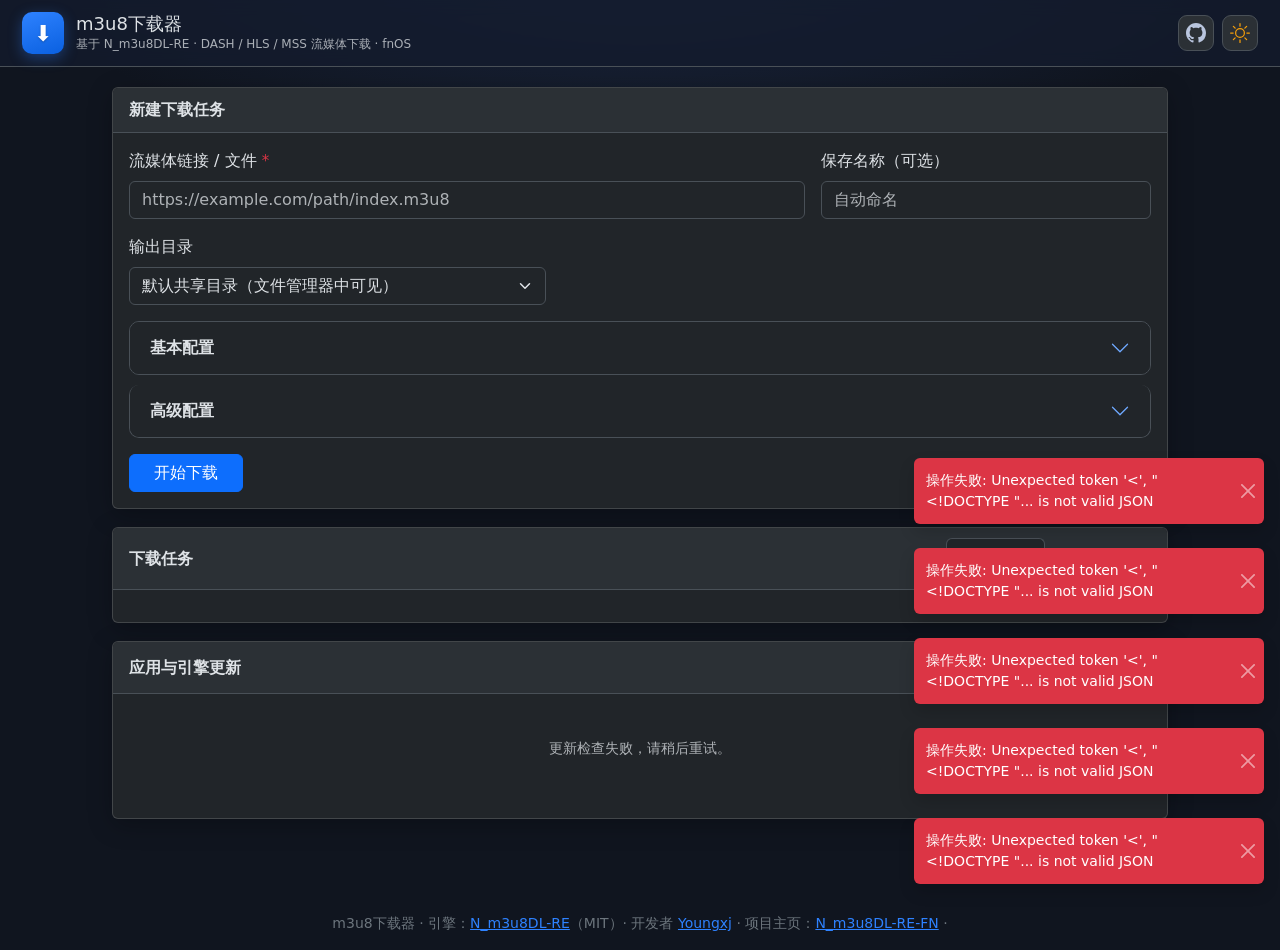
==== commit bc62ac19: "应用内更新：引擎一键升级（下载-校验-原子替换）+ 新版应用 fpk 一键下载到共享目录" ====
--- a/m3u8_down/app/www/index.html
+++ b/m3u8_down/app/www/index.html
@@ -5,7 +5,7 @@
   <meta name="viewport" content="width=device-width, initial-scale=1.0" />
   <title>m3u8下载器</title>
   <link rel="stylesheet" href="vendor/bootstrap.min.css?v=1" />
-  <link rel="stylesheet" href="style.css?v=14" />
+  <link rel="stylesheet" href="style.css?v=15" />
 </head>
 <body>
   <!-- 顶栏 -->
@@ -154,6 +154,6 @@
   <div class="toast-container position-fixed bottom-0 end-0 p-3" id="toast-box" style="z-index:2000"></div>
 
   <script src="vendor/bootstrap.bundle.min.js?v=1"></script>
-  <script src="app.js?v=15"></script>
+  <script src="app.js?v=16"></script>
 </body>
 </html>
--- a/m3u8_down/app/www/style.css
+++ b/m3u8_down/app/www/style.css
@@ -208,3 +208,9 @@
 .upd-badge.upd-unknown { background: var(--bs-secondary-bg); color: var(--bs-secondary-color); }
 .upd-btn { margin-left: auto; }
 .upd-note { font-size: 12.5px; color: var(--bs-secondary-color); padding: 0 4px; }
+.upd-running { color: var(--accent); border-color: rgba(46, 130, 255, 0.4); background: rgba(46, 130, 255, 0.1); }
+.upd-okline { color: var(--ok); border-color: rgba(34, 197, 94, 0.4); background: rgba(34, 197, 94, 0.1); }
+.upd-path {
+  font-family: var(--mono); font-size: 12px; margin-top: 6px;
+  color: var(--code-fg); word-break: break-all;
+}
